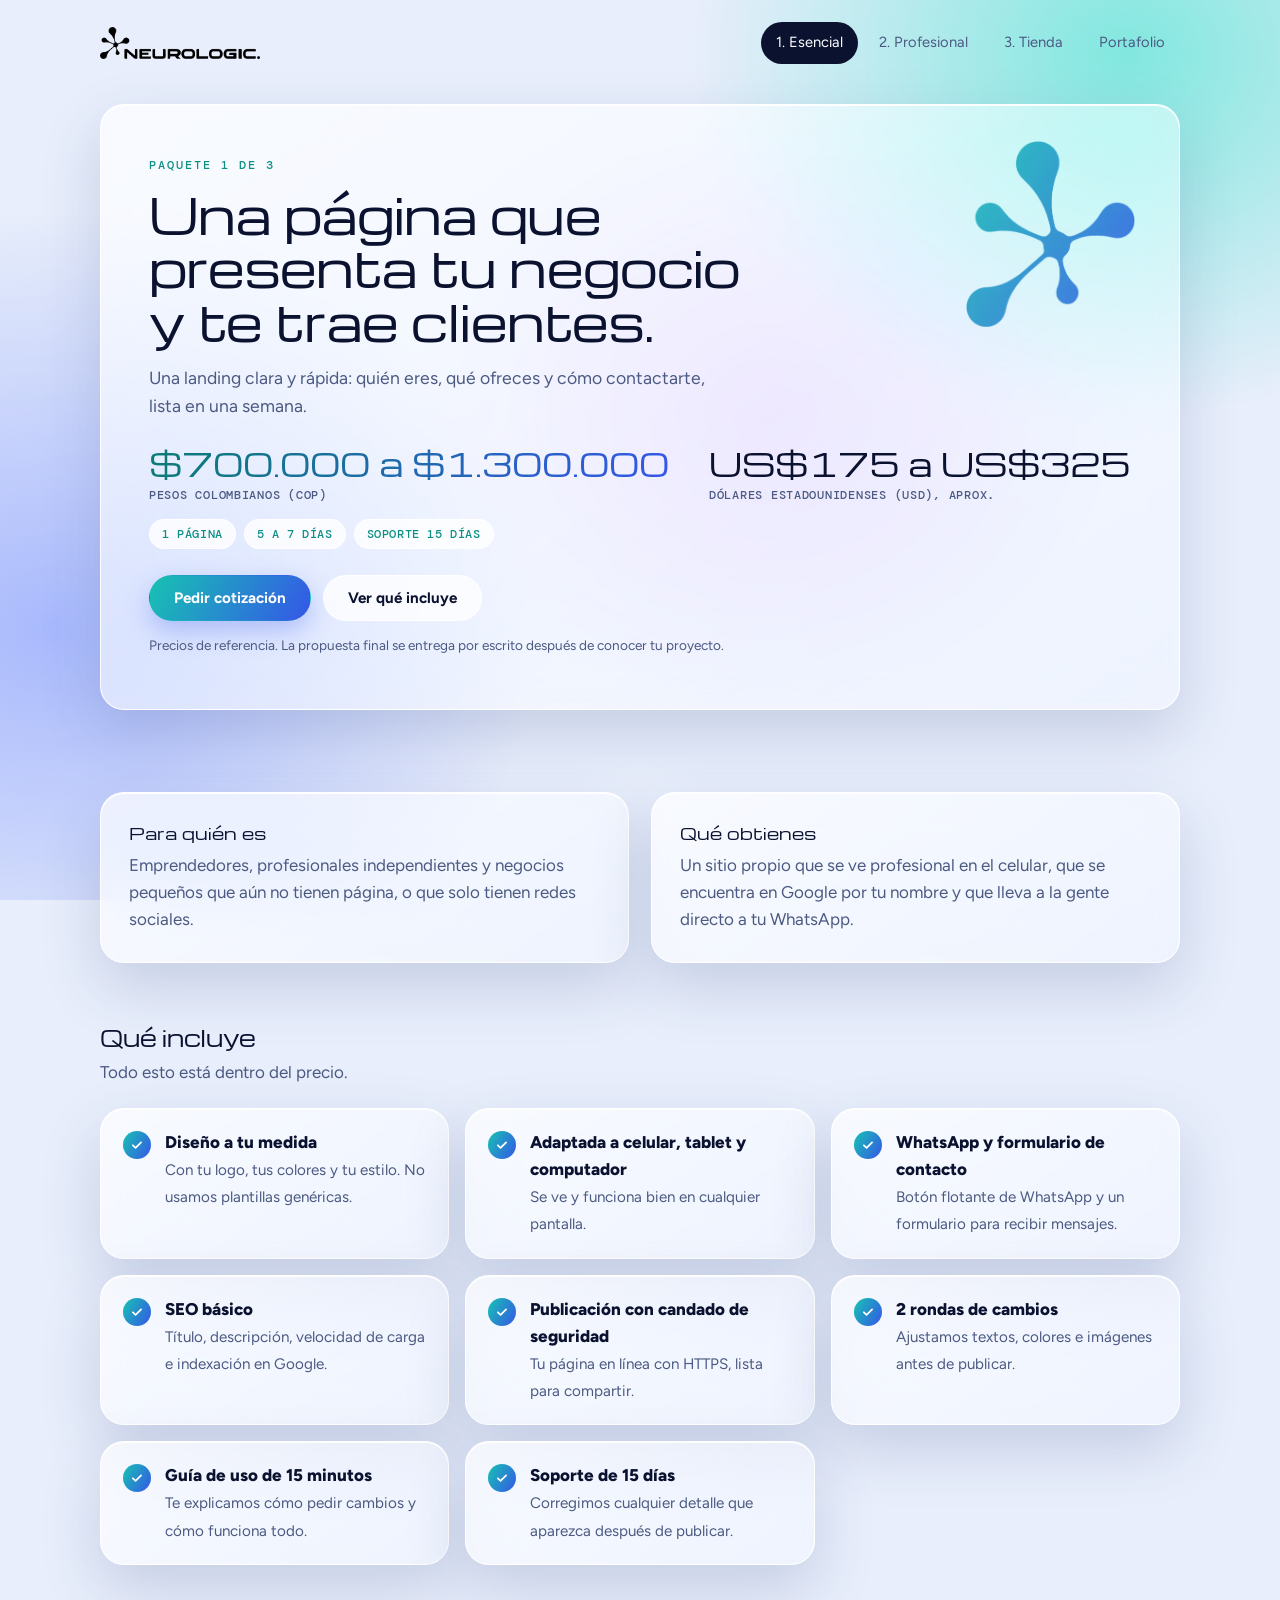
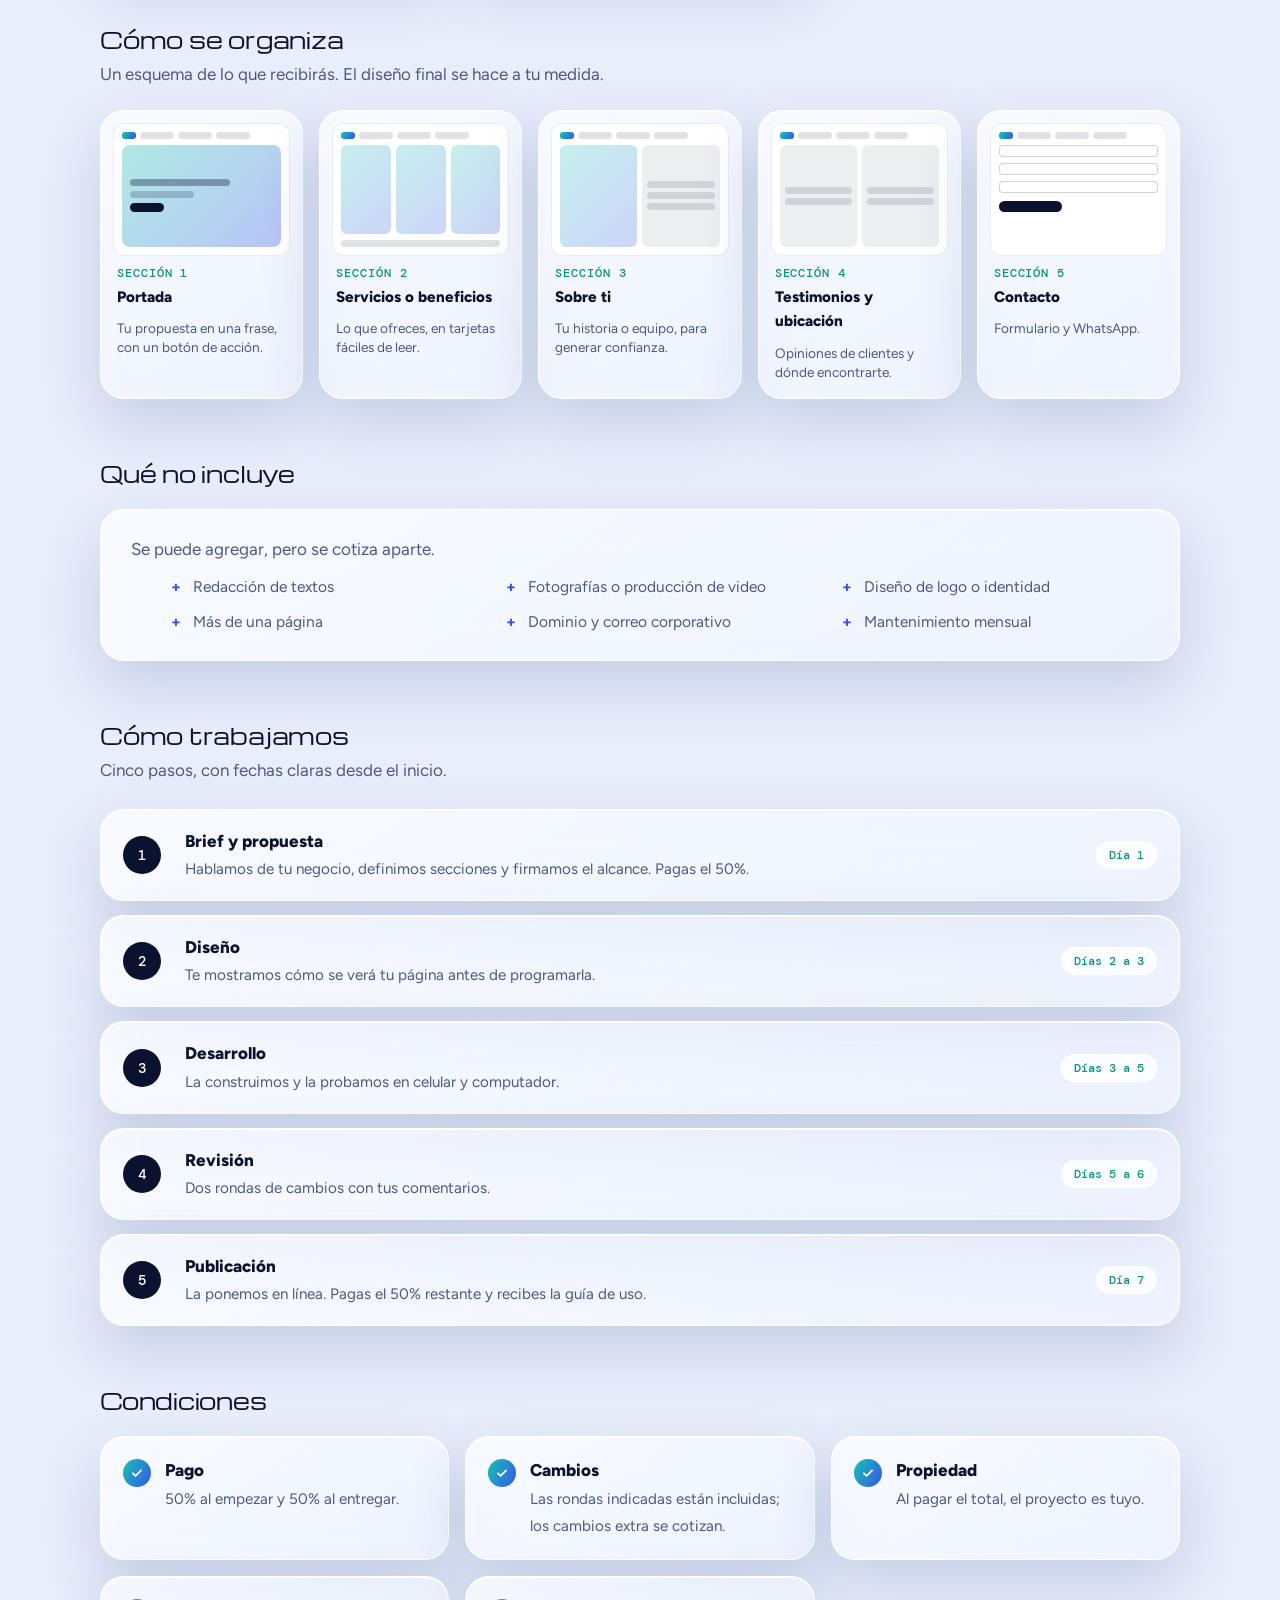
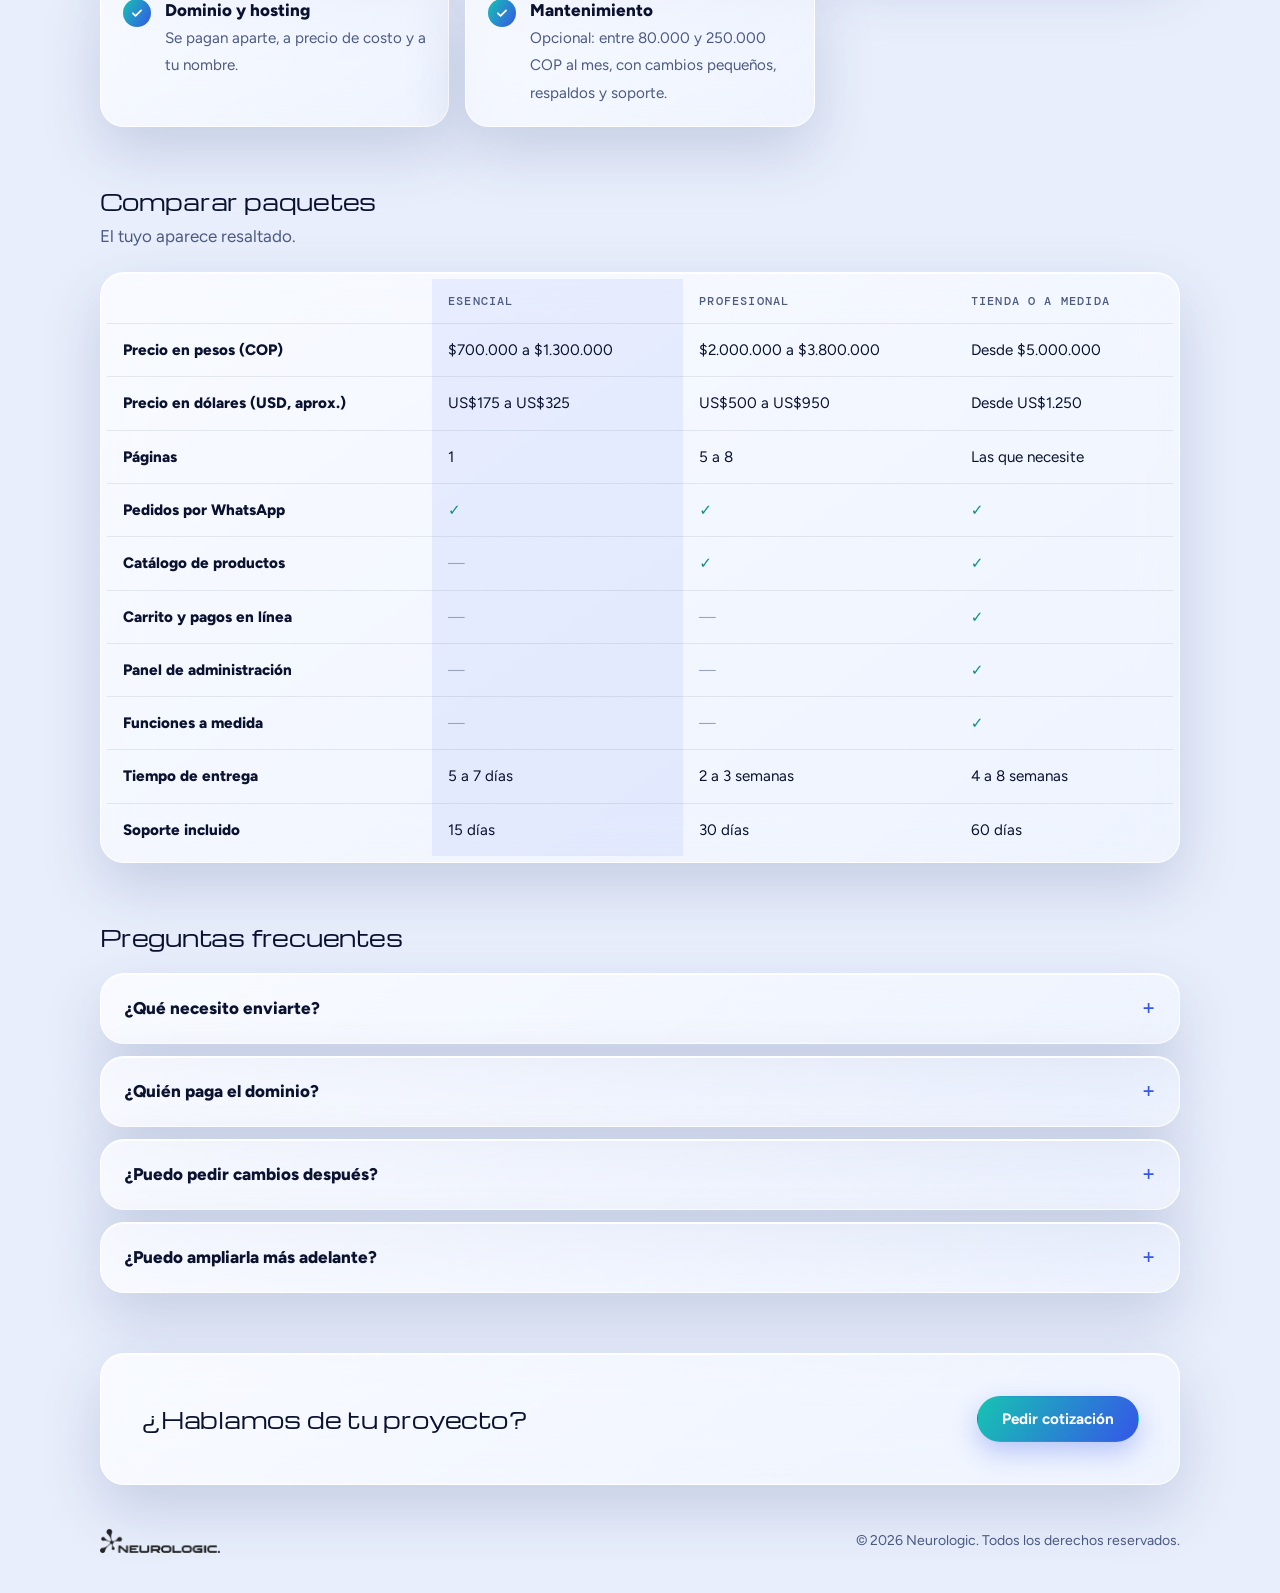
==== paquetes/esencial.html @ 9c6ef91a "Paginas de paquetes y seccion de servicios con precios en COP y USD Co-Authored-By: Claude Sonnet 5." ====
﻿<!doctype html>
<html lang="es">
<head>
<meta charset="utf-8">
<meta name="viewport" content="width=device-width, initial-scale=1">
<title>Paquete · Neurologic</title>
<meta name="description" content="Qué incluye, cuánto cuesta y cómo trabajamos en el paquete de Neurologic.">
<meta name="theme-color" content="#E8EEFB">
<link rel="icon" type="image/png" href="../assets/favicon.png">
<link rel="preconnect" href="https://fonts.googleapis.com">
<link rel="preconnect" href="https://fonts.gstatic.com" crossorigin>
<link rel="stylesheet" href="https://fonts.googleapis.com/css2?family=Michroma&family=Figtree:wght@400;600;800&family=DM+Mono:wght@400;500&display=swap">
<link rel="stylesheet" href="pkg.css">
</head>
<body>
<div class="wrap" id="app"></div>
<script src="pkg.js"></script>
<script>render("esencial");</script>
</body>
</html>
---- paquetes/pkg.css ----
﻿:root {
  --bg: #E8EEFB; --ink: #0B1230; --mut: #4C5A82; --teal-ink: #0E8F86; --blue: #3556E8;
  --grad: linear-gradient(120deg, #17C3B2, #3556E8);
  --glass-a: rgba(255,255,255,.72); --glass-b: rgba(255,255,255,.32); --rim: rgba(255,255,255,.95);
  --shadow: 0 24px 60px rgba(40,60,130,.18);
  --display: 'Michroma', system-ui, sans-serif; --body: 'Figtree', system-ui, sans-serif; --mono: 'DM Mono', ui-monospace, monospace;
  color-scheme: light;
}
* { box-sizing: border-box; margin: 0; }
html { scroll-behavior: smooth; }
body { background: var(--bg); color: var(--ink); font: 17px/1.6 var(--body); -webkit-font-smoothing: antialiased; min-height: 100vh; position: relative; overflow-x: hidden; }
body::before { content: ""; position: fixed; inset: 0; z-index: -1; pointer-events: none;
  background: radial-gradient(620px 520px at 88% 6%, rgba(45,226,200,.55), transparent 70%), radial-gradient(700px 600px at 4% 70%, rgba(90,120,255,.45), transparent 70%), radial-gradient(480px 420px at 60% 46%, rgba(190,150,255,.30), transparent 70%); }
a { color: inherit; text-decoration: none; }
.wrap { max-width: 1120px; margin: 0 auto; padding: 0 20px; }
:focus-visible { outline: 3px solid var(--blue); outline-offset: 3px; border-radius: 8px; }
.glass { background: linear-gradient(145deg, var(--glass-a), var(--glass-b)); border: 1px solid var(--rim); box-shadow: inset 0 1px 0 #fff, var(--shadow); backdrop-filter: blur(22px) saturate(140%); -webkit-backdrop-filter: blur(22px) saturate(140%); border-radius: 24px; }

.top { display: flex; align-items: center; justify-content: space-between; gap: 16px; padding: 22px 0; flex-wrap: wrap; }
.top .logo { display: block; width: 160px; height: auto; }
.tabs { display: flex; gap: 6px; flex-wrap: wrap; }
.tabs a { font-size: .92rem; color: var(--mut); padding: 8px 14px; border-radius: 999px; border: 1px solid transparent; transition: background .2s, color .2s; }
.tabs a:hover { background: rgba(255,255,255,.7); color: var(--ink); }
.tabs a.on { background: var(--ink); color: #fff; }

.hero { margin-top: 18px; padding: 52px 48px; position: relative; overflow: hidden; }
.eb { font: 500 .78rem var(--mono); letter-spacing: .16em; text-transform: uppercase; color: var(--teal-ink); margin-bottom: 14px; }
.hero h1 { font: 400 clamp(1.7rem, 4.4vw, 3rem)/1.12 var(--display); letter-spacing: -.02em; max-width: 14em; text-wrap: balance; }
.hero .lead { margin-top: 16px; max-width: 52ch; color: var(--mut); font-size: 1.1rem; }
.price { margin-top: 26px; display: flex; flex-wrap: wrap; gap: 18px 40px; }
.pbox { display: flex; flex-direction: column; gap: 6px; }
.price .big { font: 400 clamp(1.3rem, 3.2vw, 2rem)/1.1 var(--display); background: linear-gradient(120deg, #0B7C74, #3556E8); -webkit-background-clip: text; background-clip: text; color: transparent; }
.price .big.usd { background: none; color: var(--ink); -webkit-text-fill-color: var(--ink); }
.price .lab { font: 500 .76rem var(--mono); letter-spacing: .06em; color: var(--mut); text-transform: uppercase; }
.chips { display: flex; flex-wrap: wrap; gap: 8px; margin-top: 16px; }
.chip { font: 500 .74rem var(--mono); letter-spacing: .05em; text-transform: uppercase; padding: 6px 12px; border-radius: 999px; background: rgba(255,255,255,.8); border: 1px solid var(--rim); color: var(--teal-ink); }
.cta { display: flex; flex-wrap: wrap; gap: 12px; margin-top: 26px; }
.btn { font: 700 .95rem var(--body); padding: 13px 24px; border-radius: 999px; border: 1px solid var(--rim); display: inline-block; transition: transform .2s; cursor: pointer; }
.btn:hover { transform: translateY(-2px); }
.btn.p { background: var(--grad); color: #fff; border-color: transparent; box-shadow: 0 10px 26px rgba(53,86,232,.3); }
.btn.s { background: rgba(255,255,255,.75); color: var(--ink); }
.hero .mark { position: absolute; right: 44px; top: 36px; width: clamp(90px, 15vw, 170px); aspect-ratio: 357/392; background: var(--grad); -webkit-mask: url(../assets/icon-black.png) center/contain no-repeat; mask: url(../assets/icon-black.png) center/contain no-repeat; opacity: .9; }

section.block { padding-top: 60px; }
h2 { font: 400 1.4rem/1.25 var(--display); letter-spacing: -.01em; }
.sub { color: var(--mut); margin-top: 8px; max-width: 58ch; }
.two { display: grid; grid-template-columns: 1fr 1fr; gap: 22px; margin-top: 22px; }
.panel { padding: 28px; }
.panel h3 { font: 400 1rem var(--display); margin-bottom: 8px; }
.panel p { color: var(--mut); }

.checks { display: grid; grid-template-columns: repeat(auto-fill, minmax(300px, 1fr)); gap: 16px; margin-top: 22px; }
.check { padding: 20px 22px; display: flex; gap: 14px; }
.check i { flex: none; width: 28px; height: 28px; border-radius: 50%; background: var(--grad); display: grid; place-items: center; margin-top: 2px; }
.check i svg { width: 14px; height: 14px; stroke: #fff; fill: none; stroke-width: 3; stroke-linecap: round; stroke-linejoin: round; }
.check b { display: block; font-weight: 800; }
.check span { color: var(--mut); font-size: .95rem; }

.screens { display: grid; grid-template-columns: repeat(auto-fill, minmax(200px, 1fr)); gap: 16px; margin-top: 22px; }
.screen { padding: 12px; display: flex; flex-direction: column; gap: 10px; }
.screen small { font: 500 .72rem var(--mono); letter-spacing: .08em; text-transform: uppercase; color: var(--teal-ink); padding: 0 4px; }
.screen b { font-weight: 800; font-size: .95rem; padding: 0 4px; margin-top: -6px; }
.screen p { color: var(--mut); font-size: .85rem; padding: 0 4px 4px; line-height: 1.4; }
.wf { background: #fff; border-radius: 12px; border: 1px solid rgba(11,18,48,.08); padding: 8px; aspect-ratio: 4/3; display: flex; flex-direction: column; gap: 6px; overflow: hidden; }
.wf .bar { height: 7px; border-radius: 4px; background: rgba(11,18,48,.12); }
.wf .nav { display: flex; gap: 4px; align-items: center; }
.wf .nav i { width: 14px; height: 7px; border-radius: 3px; background: var(--grad); }
.wf .nav .bar { flex: 1; max-width: 34px; }
.wf .hero-b { flex: 1; border-radius: 8px; background: linear-gradient(135deg, rgba(23,195,178,.35), rgba(53,86,232,.35)); display: flex; flex-direction: column; justify-content: center; gap: 5px; padding: 8px; }
.wf .hero-b .bar { background: rgba(11,18,48,.35); width: 70%; }
.wf .hero-b .bar.s { width: 45%; background: rgba(11,18,48,.2); }
.wf .hero-b .pill { width: 34px; height: 9px; border-radius: 6px; background: var(--ink); }
.wf .row { display: grid; gap: 5px; flex: 1; }
.wf .row.c3 { grid-template-columns: repeat(3, 1fr); }
.wf .row.c2 { grid-template-columns: repeat(2, 1fr); }
.wf .tile { border-radius: 6px; background: linear-gradient(135deg, rgba(23,195,178,.25), rgba(53,86,232,.25)); }
.wf .tile.l { background: rgba(11,18,48,.07); display: flex; flex-direction: column; gap: 4px; padding: 5px; justify-content: center; }
.wf .field { height: 12px; border-radius: 4px; border: 1px solid rgba(11,18,48,.18); background: #fff; }
.wf .btnb { height: 11px; width: 40%; border-radius: 6px; background: var(--ink); margin-top: 2px; }
.wf .line { display: flex; gap: 5px; align-items: center; }
.wf .line .sq { width: 14px; height: 14px; border-radius: 4px; background: rgba(53,86,232,.3); flex: none; }
.wf .line .bar { flex: 1; }
.wf .total { margin-top: auto; height: 12px; border-radius: 6px; background: var(--grad); width: 55%; align-self: flex-end; }

.notin { margin-top: 22px; padding: 26px 30px; }
.notin ul { list-style: none; display: grid; grid-template-columns: repeat(auto-fill, minmax(260px, 1fr)); gap: 10px 28px; margin-top: 12px; }
.notin li { color: var(--mut); padding-left: 22px; position: relative; font-size: .97rem; }
.notin li::before { content: "+"; position: absolute; left: 0; color: var(--blue); font-weight: 800; }

.steps { margin-top: 24px; display: grid; gap: 14px; counter-reset: s; }
.step { display: grid; grid-template-columns: 46px 1fr auto; gap: 16px; padding: 18px 22px; align-items: center; }
.step::before { counter-increment: s; content: counter(s); width: 38px; height: 38px; border-radius: 50%; background: var(--ink); color: #fff; display: grid; place-items: center; font: 500 .9rem var(--mono); }
.step b { display: block; font-weight: 800; }
.step span { color: var(--mut); font-size: .95rem; }
.step em { font: 500 .78rem var(--mono); font-style: normal; color: var(--teal-ink); background: rgba(255,255,255,.85); border: 1px solid var(--rim); padding: 5px 12px; border-radius: 999px; white-space: nowrap; }

.examples { display: grid; grid-template-columns: repeat(auto-fill, minmax(280px, 1fr)); gap: 18px; margin-top: 22px; }
.ex { padding: 12px; display: flex; flex-direction: column; gap: 10px; }
.ex img { width: 100%; aspect-ratio: 2/1; object-fit: cover; border-radius: 14px; display: block; }
.ex b { font: 400 1rem var(--display); padding: 0 6px; }
.ex p { color: var(--mut); font-size: .93rem; padding: 0 6px; }
.ex .btn { align-self: flex-start; margin: 0 6px 6px; padding: 10px 18px; font-size: .88rem; }

.tablewrap { overflow-x: auto; margin-top: 22px; padding: 6px; }
table { width: 100%; border-collapse: collapse; min-width: 640px; }
th, td { padding: 14px 16px; text-align: left; font-size: .95rem; border-bottom: 1px solid rgba(11,18,48,.08); }
th { font: 500 .74rem var(--mono); letter-spacing: .1em; text-transform: uppercase; color: var(--mut); }
td:first-child { font-weight: 800; }
tr:last-child td { border-bottom: 0; }
td.me, th.me { background: rgba(53,86,232,.08); }
.yes { color: var(--teal-ink); font-weight: 800; } .no { color: #9aa3bd; }

.faq { margin-top: 22px; display: grid; gap: 12px; }
.faq details { padding: 4px 24px; }
.faq summary { cursor: pointer; font-weight: 800; padding: 16px 0; list-style: none; display: flex; justify-content: space-between; gap: 16px; align-items: center; }
.faq summary::-webkit-details-marker { display: none; }
.faq summary::after { content: "+"; font: 400 1.4rem var(--mono); color: var(--blue); flex: none; }
.faq details[open] summary::after { content: "−"; }
.faq details p { color: var(--mut); padding-bottom: 18px; max-width: 70ch; }

.cta-band { margin-top: 60px; padding: 42px 40px; display: flex; flex-wrap: wrap; gap: 20px; justify-content: space-between; align-items: center; }
.cta-band h2 { max-width: 20em; }
footer { padding: 44px 0 40px; color: var(--mut); font-size: .88rem; display: flex; justify-content: space-between; gap: 12px; flex-wrap: wrap; align-items: center; }
footer img { width: 120px; height: auto; opacity: .85; }
.note { margin-top: 14px; font-size: .85rem; color: var(--mut); }

@media (max-width: 720px) {
  .hero { padding: 34px 24px; } .hero .mark { display: none; }
  .two { grid-template-columns: 1fr; }
  .step { grid-template-columns: 38px 1fr; } .step em { grid-column: 2; justify-self: start; }
  .cta-band { padding: 30px 24px; } .top .logo { width: 130px; }
}
@media (prefers-reduced-motion: reduce) { * { transition: none !important; scroll-behavior: auto !important; } }
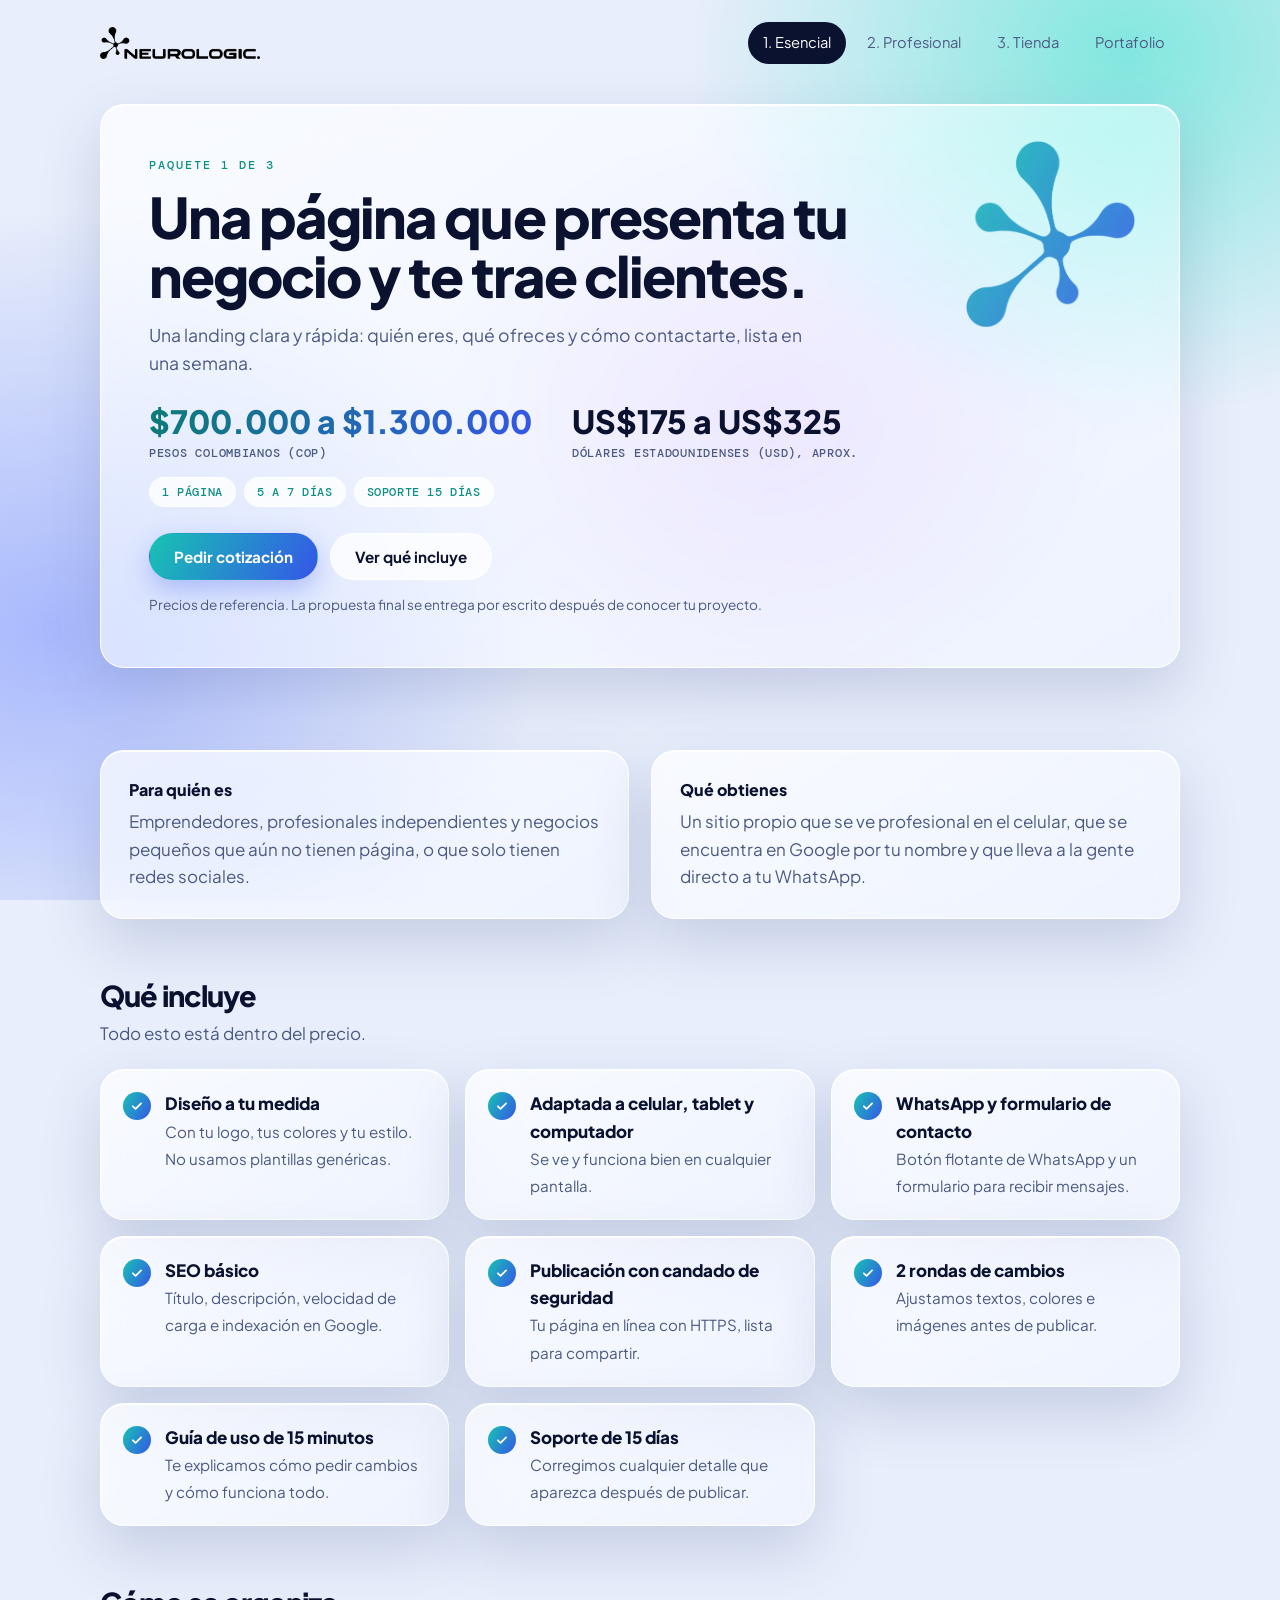
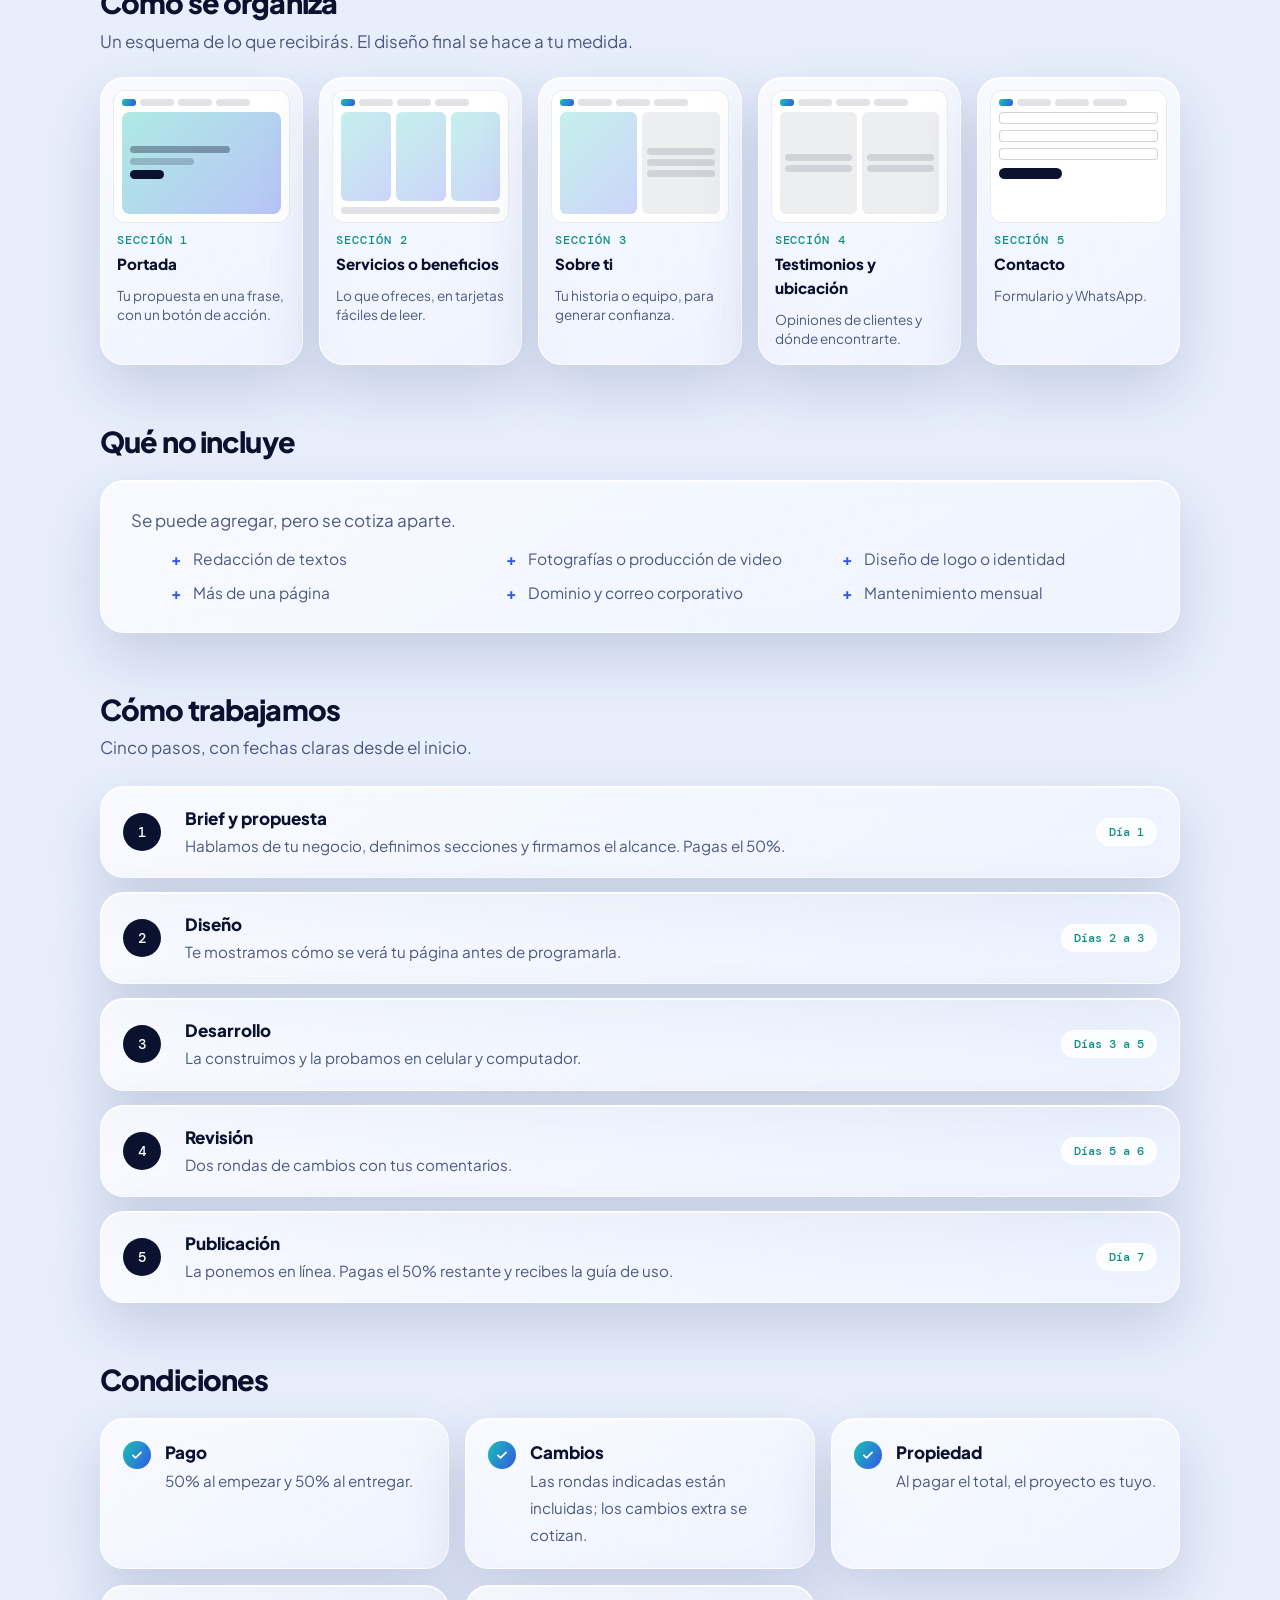
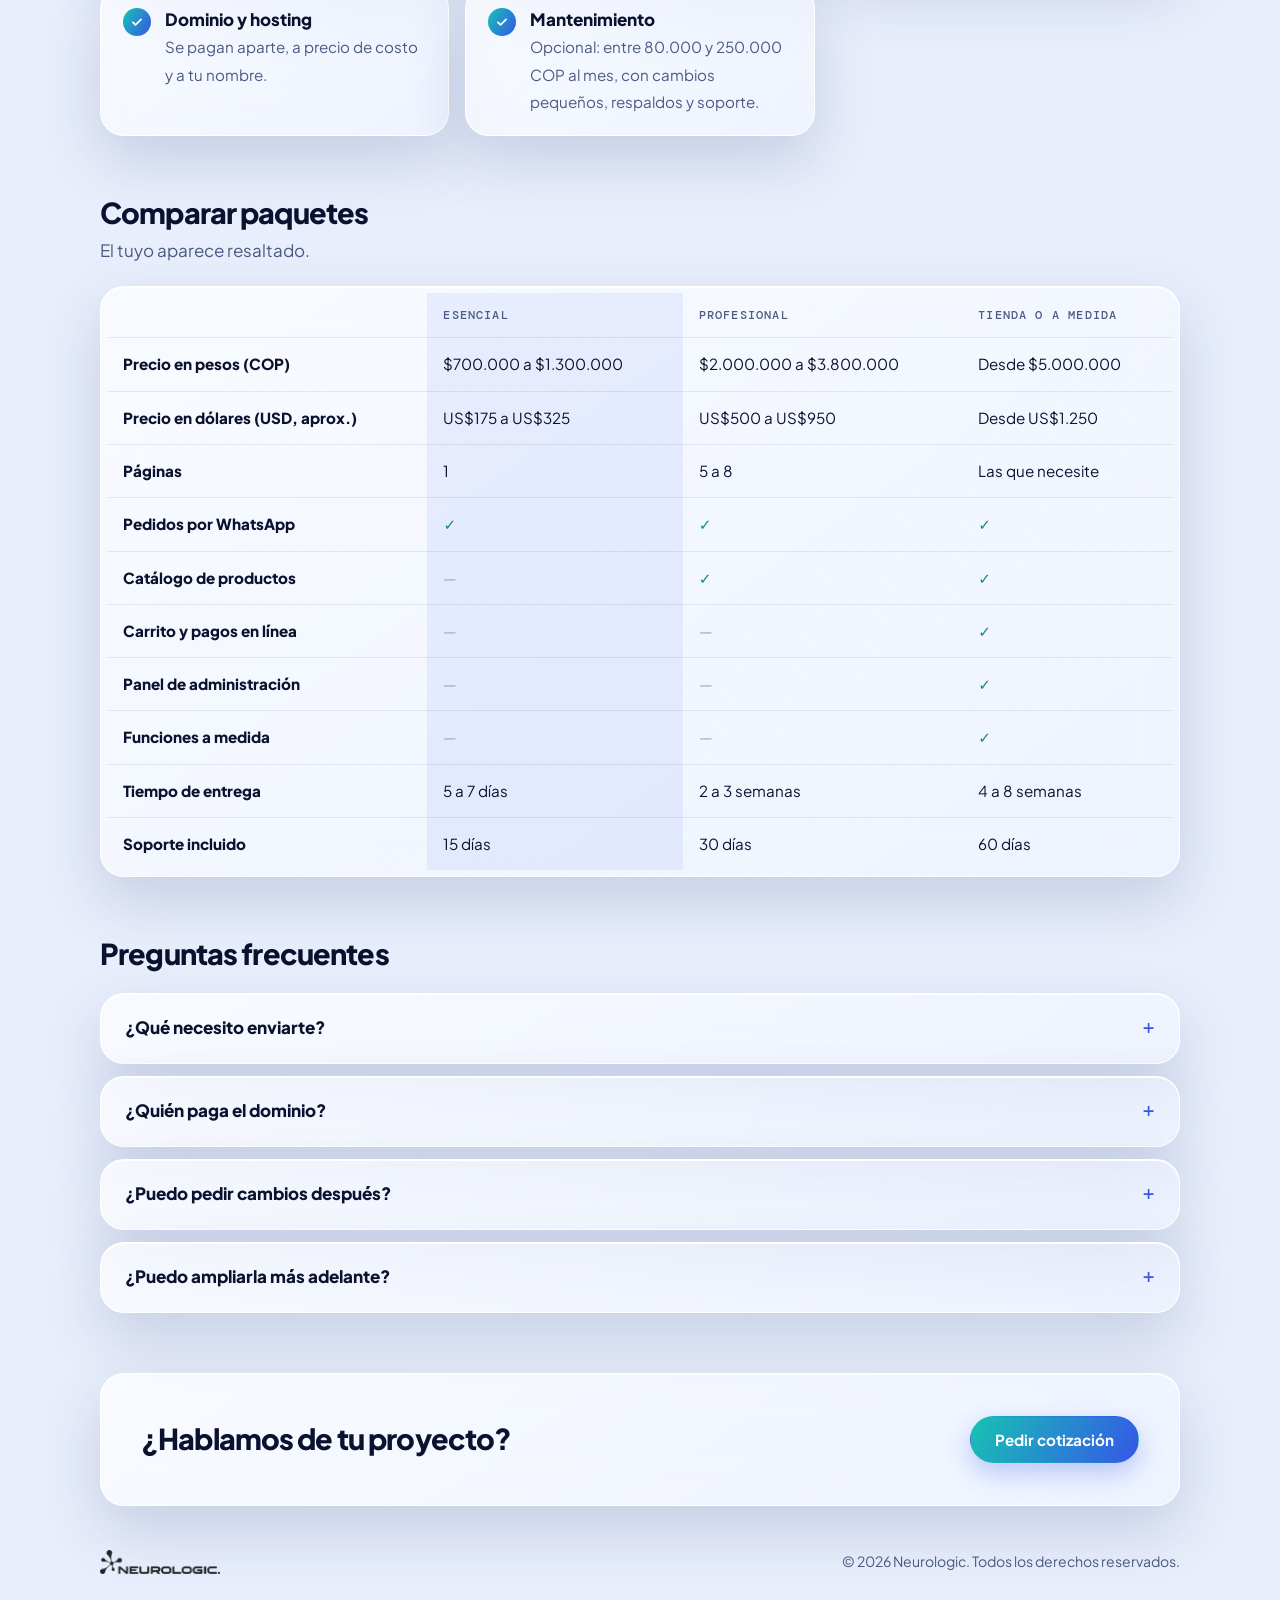
==== commit ee70453a: "Aplicar estilo Aura Frost al portafolio y a las paginas de paquetes Co-Authored-By: Claude Sonnet 5." ====
--- a/paquetes/esencial.html
+++ b/paquetes/esencial.html
@@ -9,7 +9,7 @@
 <link rel="icon" type="image/png" href="../assets/favicon.png">
 <link rel="preconnect" href="https://fonts.googleapis.com">
 <link rel="preconnect" href="https://fonts.gstatic.com" crossorigin>
-<link rel="stylesheet" href="https://fonts.googleapis.com/css2?family=Michroma&family=Figtree:wght@400;600;800&family=DM+Mono:wght@400;500&display=swap">
+<link rel="stylesheet" href="https://fonts.googleapis.com/css2?family=Plus+Jakarta+Sans:wght@400;500;600;800&family=DM+Mono:wght@400;500&display=swap">
 <link rel="stylesheet" href="pkg.css">
 </head>
 <body>
@@ -18,3 +18,4 @@
 <script>render("esencial");</script>
 </body>
 </html>
+
--- a/paquetes/pkg.css
+++ b/paquetes/pkg.css
@@ -3,7 +3,7 @@
   --grad: linear-gradient(120deg, #17C3B2, #3556E8);
   --glass-a: rgba(255,255,255,.72); --glass-b: rgba(255,255,255,.32); --rim: rgba(255,255,255,.95);
   --shadow: 0 24px 60px rgba(40,60,130,.18);
-  --display: 'Michroma', system-ui, sans-serif; --body: 'Figtree', system-ui, sans-serif; --mono: 'DM Mono', ui-monospace, monospace;
+  --display: 'Plus Jakarta Sans', system-ui, sans-serif; --body: 'Plus Jakarta Sans', system-ui, sans-serif; --mono: 'DM Mono', ui-monospace, monospace;
   color-scheme: light;
 }
 * { box-sizing: border-box; margin: 0; }
@@ -25,11 +25,11 @@
 
 .hero { margin-top: 18px; padding: 52px 48px; position: relative; overflow: hidden; }
 .eb { font: 500 .78rem var(--mono); letter-spacing: .16em; text-transform: uppercase; color: var(--teal-ink); margin-bottom: 14px; }
-.hero h1 { font: 400 clamp(1.7rem, 4.4vw, 3rem)/1.12 var(--display); letter-spacing: -.02em; max-width: 14em; text-wrap: balance; }
+.hero h1 { font: 800 clamp(2rem, 5vw, 3.5rem)/1.06 var(--display); letter-spacing: -.035em; max-width: 13em; text-wrap: balance; }
 .hero .lead { margin-top: 16px; max-width: 52ch; color: var(--mut); font-size: 1.1rem; }
 .price { margin-top: 26px; display: flex; flex-wrap: wrap; gap: 18px 40px; }
 .pbox { display: flex; flex-direction: column; gap: 6px; }
-.price .big { font: 400 clamp(1.3rem, 3.2vw, 2rem)/1.1 var(--display); background: linear-gradient(120deg, #0B7C74, #3556E8); -webkit-background-clip: text; background-clip: text; color: transparent; }
+.price .big { font: 800 clamp(1.3rem, 3.2vw, 2rem)/1.1 var(--display); background: linear-gradient(120deg, #0B7C74, #3556E8); -webkit-background-clip: text; background-clip: text; color: transparent; }
 .price .big.usd { background: none; color: var(--ink); -webkit-text-fill-color: var(--ink); }
 .price .lab { font: 500 .76rem var(--mono); letter-spacing: .06em; color: var(--mut); text-transform: uppercase; }
 .chips { display: flex; flex-wrap: wrap; gap: 8px; margin-top: 16px; }
@@ -42,11 +42,11 @@
 .hero .mark { position: absolute; right: 44px; top: 36px; width: clamp(90px, 15vw, 170px); aspect-ratio: 357/392; background: var(--grad); -webkit-mask: url(../assets/icon-black.png) center/contain no-repeat; mask: url(../assets/icon-black.png) center/contain no-repeat; opacity: .9; }
 
 section.block { padding-top: 60px; }
-h2 { font: 400 1.4rem/1.25 var(--display); letter-spacing: -.01em; }
+h2 { font: 800 1.8rem/1.15 var(--display); letter-spacing: -.03em; }
 .sub { color: var(--mut); margin-top: 8px; max-width: 58ch; }
 .two { display: grid; grid-template-columns: 1fr 1fr; gap: 22px; margin-top: 22px; }
 .panel { padding: 28px; }
-.panel h3 { font: 400 1rem var(--display); margin-bottom: 8px; }
+.panel h3 { font: 800 1rem var(--display); margin-bottom: 8px; }
 .panel p { color: var(--mut); }
 
 .checks { display: grid; grid-template-columns: repeat(auto-fill, minmax(300px, 1fr)); gap: 16px; margin-top: 22px; }
@@ -97,7 +97,7 @@
 .examples { display: grid; grid-template-columns: repeat(auto-fill, minmax(280px, 1fr)); gap: 18px; margin-top: 22px; }
 .ex { padding: 12px; display: flex; flex-direction: column; gap: 10px; }
 .ex img { width: 100%; aspect-ratio: 2/1; object-fit: cover; border-radius: 14px; display: block; }
-.ex b { font: 400 1rem var(--display); padding: 0 6px; }
+.ex b { font: 800 1rem var(--display); padding: 0 6px; }
 .ex p { color: var(--mut); font-size: .93rem; padding: 0 6px; }
 .ex .btn { align-self: flex-start; margin: 0 6px 6px; padding: 10px 18px; font-size: .88rem; }
 
@@ -132,3 +132,4 @@
 }
 @media (prefers-reduced-motion: reduce) { * { transition: none !important; scroll-behavior: auto !important; } }
 
+
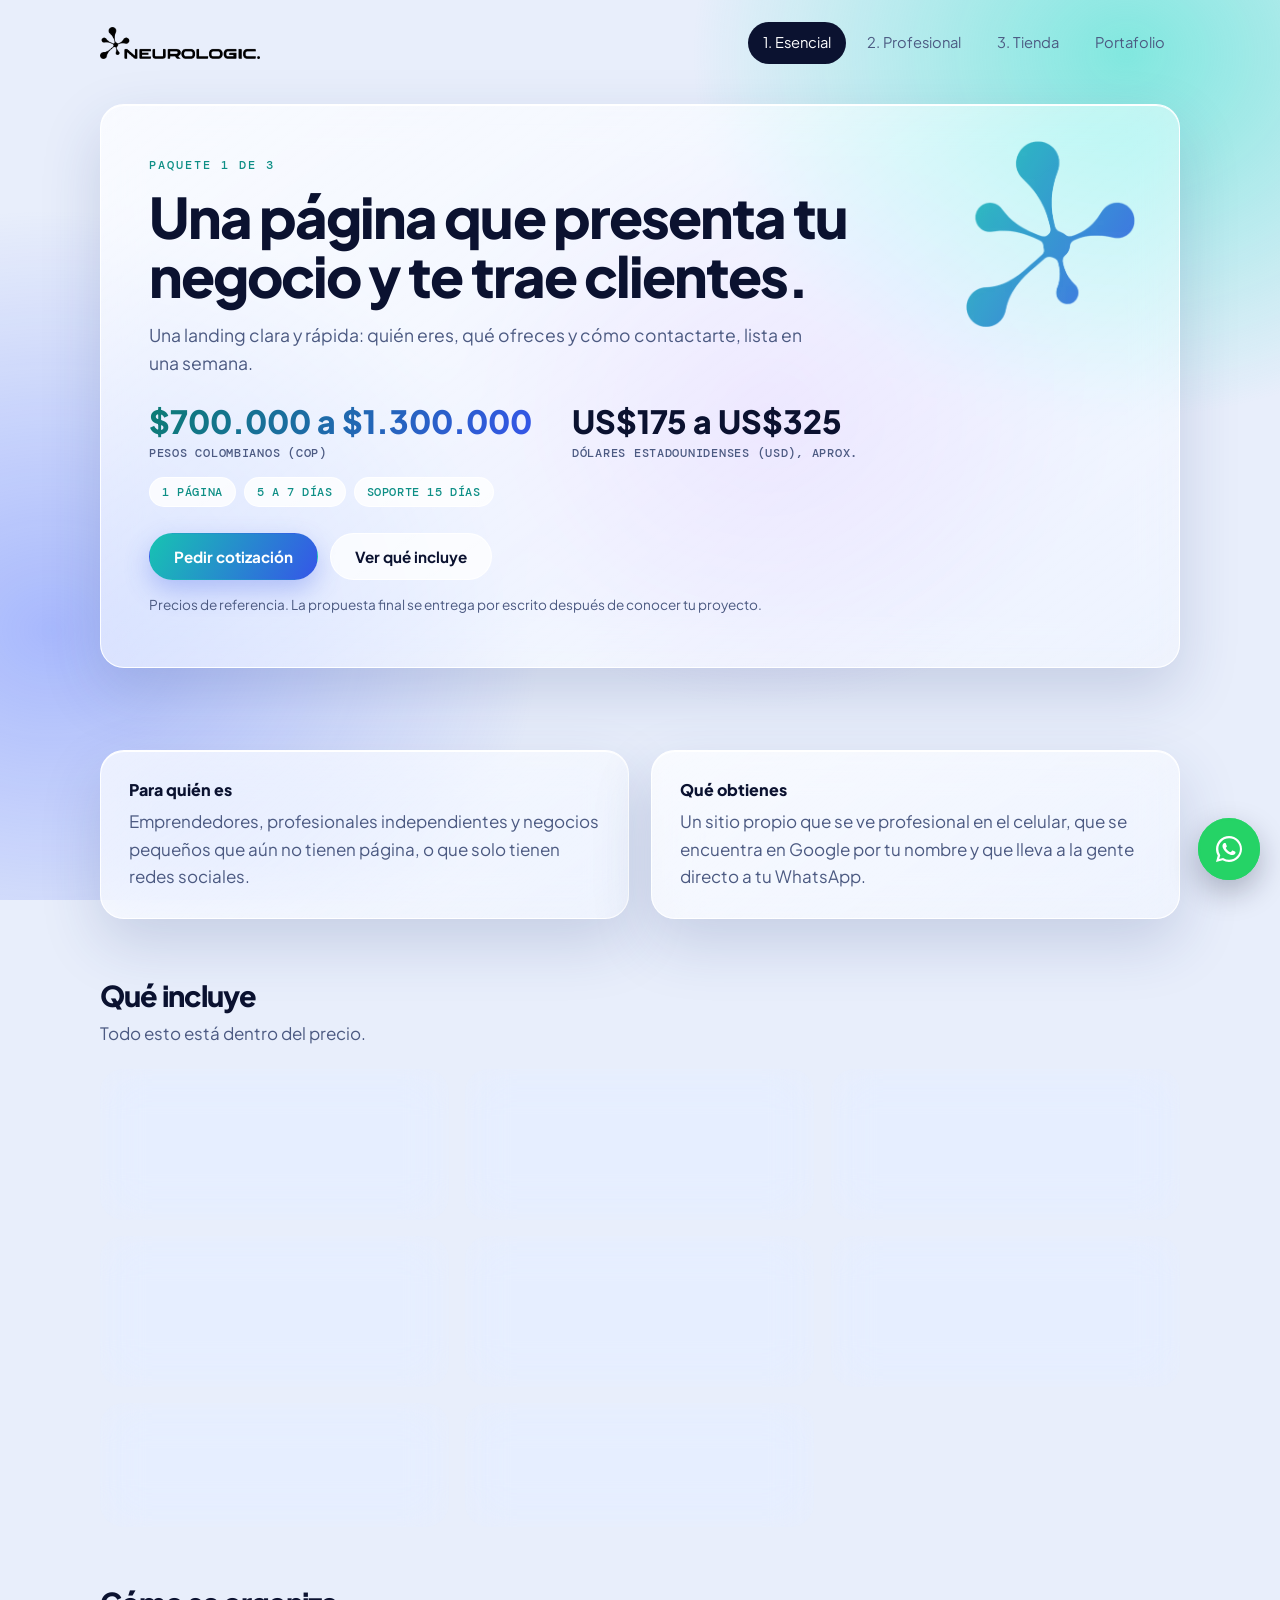
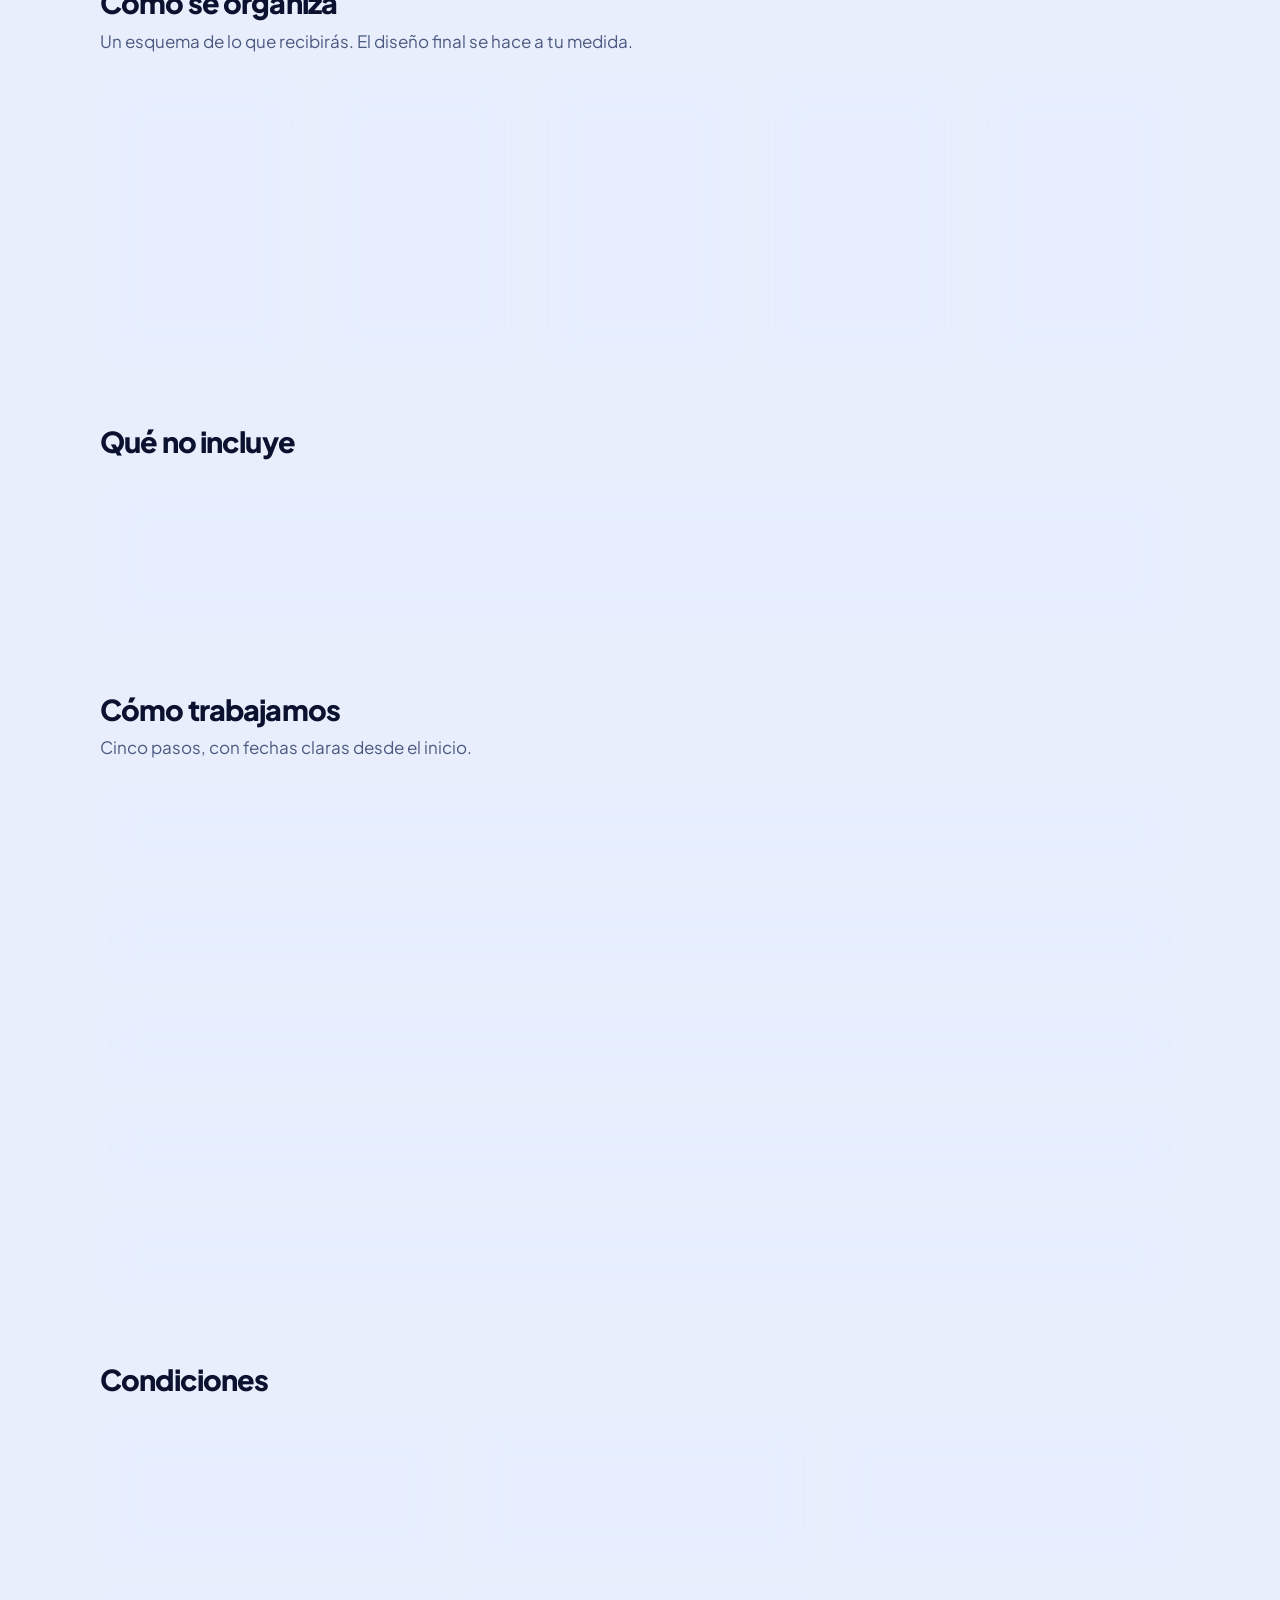
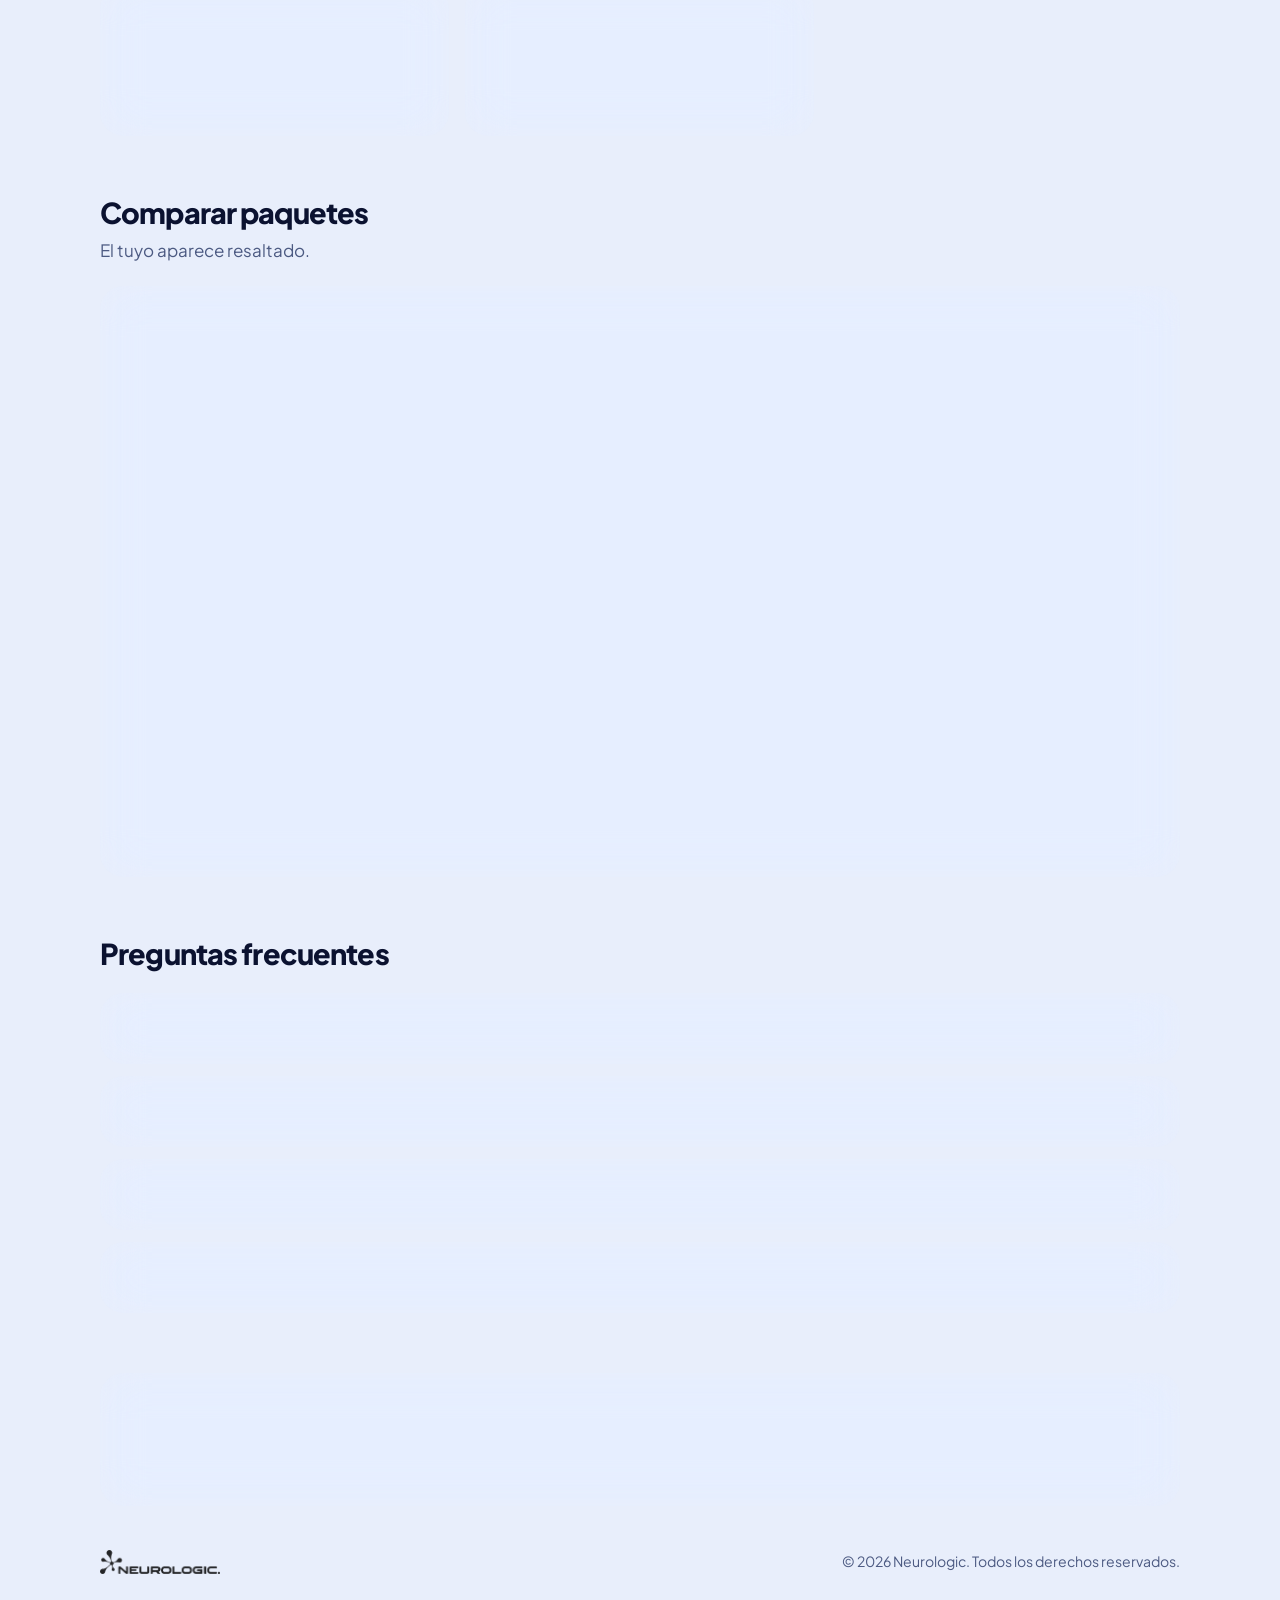
==== commit 2dcf686f: "Boton de WhatsApp con dos numeros y contacto en paquetes Co-Authored-By: Claude Sonnet 5.5 <noreply@" ====
--- a/paquetes/esencial.html
+++ b/paquetes/esencial.html
@@ -15,7 +15,9 @@
 <body>
 <div class="wrap" id="app"></div>
 <script src="pkg.js"></script>
-<script>render("esencial");</script>
+<script>render("esencial");window.WA_MSG="Hola Neurologic, me interesa el paquete "+PACKAGES["esencial"].name+".";</script>
+<script src="../wa.js"></script>
 </body>
 </html>
 
+
